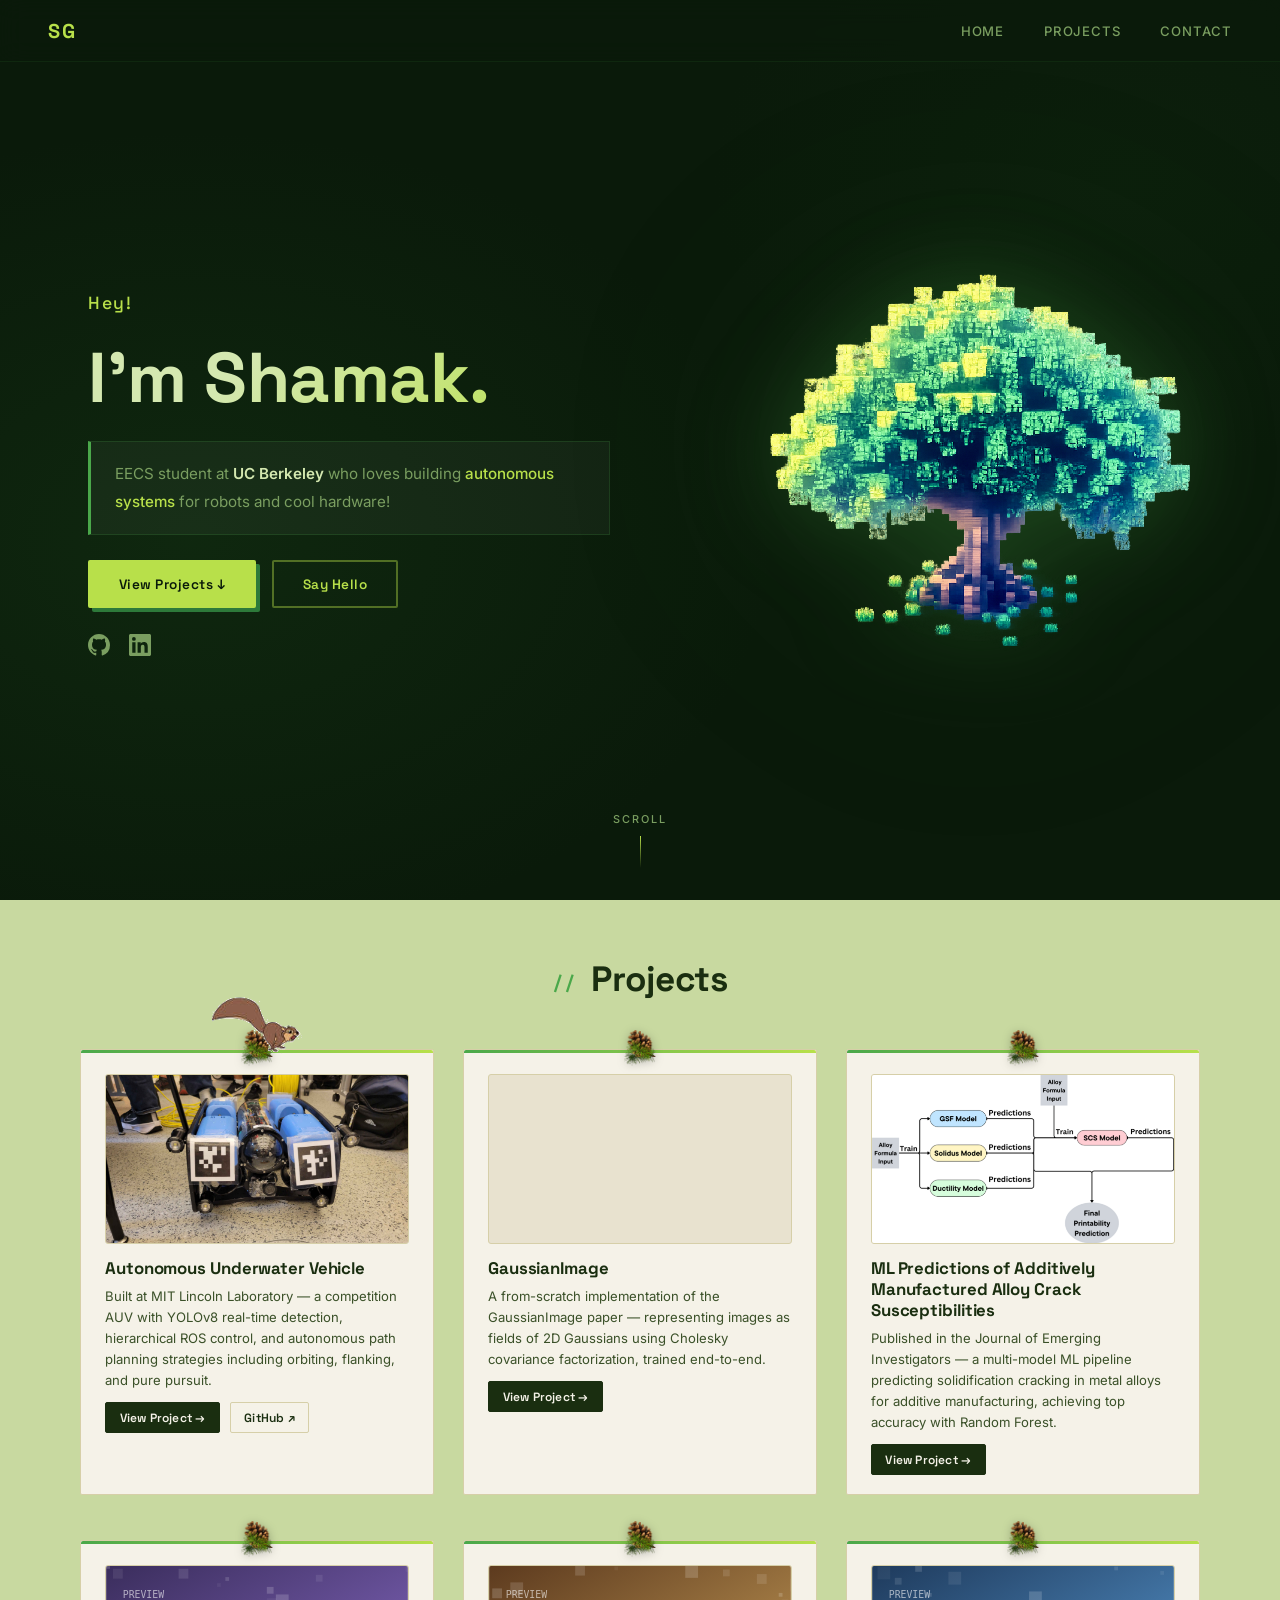
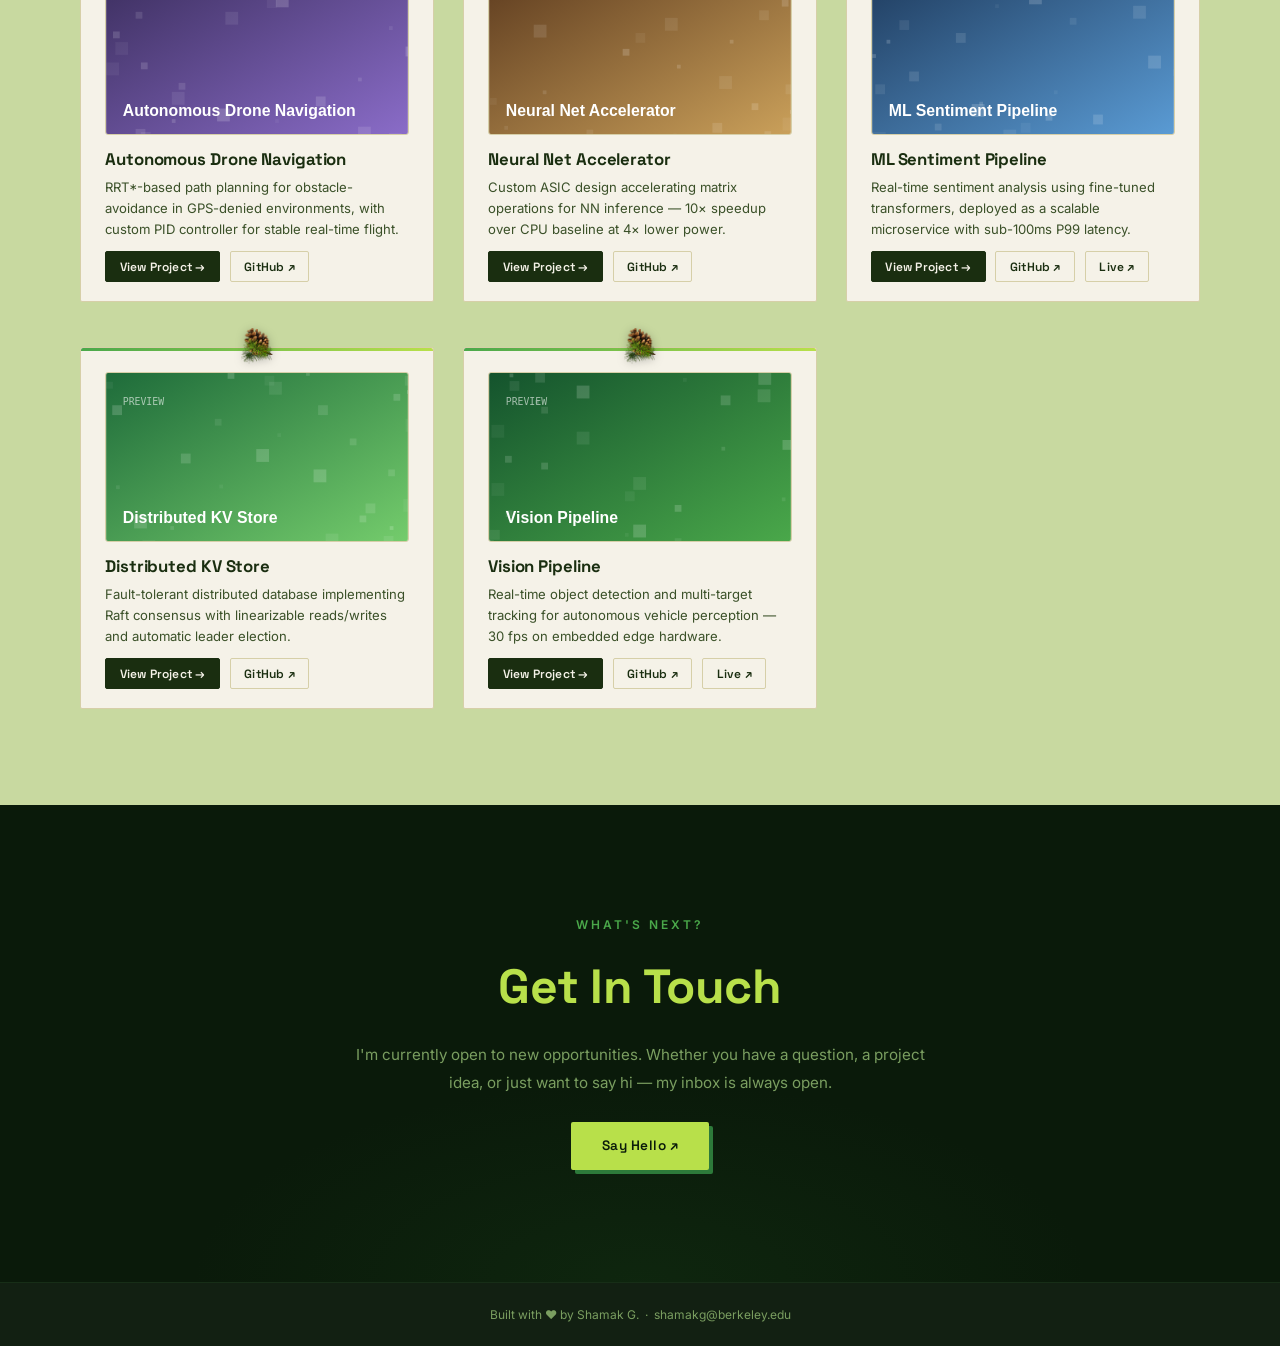
==== index.html @ 2b6c9dfa "Initial portfolio — AUV, GaussianImage, JEI projects" ====
<!DOCTYPE html>
<html lang="en">
<head>
  <meta charset="UTF-8">
  <meta name="viewport" content="width=device-width, initial-scale=1.0">
  <meta name="description" content="Shamak G. — EECS Student at UC Berkeley. Autonomous systems, ML, and hardware.">
  <meta property="og:title" content="Shamak G. | Portfolio">
  <meta property="og:description" content="EECS student at UC Berkeley — autonomous systems, ML, and hardware.">
  <title>Shamak G. | Portfolio</title>
  <link rel="preconnect" href="https://fonts.googleapis.com">
  <link rel="preconnect" href="https://fonts.gstatic.com" crossorigin>
  <link href="https://fonts.googleapis.com/css2?family=Space+Grotesk:wght@300;400;500;600;700&family=Inter:wght@300;400;500;600&family=Space+Mono:wght@400;700&display=swap" rel="stylesheet">
  <link rel="stylesheet" href="style.css">
</head>
<body>

  <!-- NAVBAR -->
  <nav id="navbar">
    <span class="nav-logo">SG</span>
    <div class="nav-links">
      <a href="#landing">Home</a>
      <a href="#projects">Projects</a>
      <a href="#contact">Contact</a>
    </div>
  </nav>

  <!-- LANDING -->
  <section id="landing">
    <canvas id="leaves-canvas"></canvas>
    <div class="landing-content">
      <div class="hero-text">
        <p class="greeting">Hey!</p>
        <h1 class="hero-name">I'm Shamak.</h1>
        <div class="bio-card">
          <p>EECS student at <strong>UC Berkeley</strong> who loves building
          <em>autonomous systems</em> for robots
          and cool hardware!</p>
        </div>
        <div class="cta-row">
          <a href="#projects" class="btn-pixel">View Projects ↓</a>
          <a href="mailto:shamakg@berkeley.edu" class="btn-ghost">Say Hello</a>
        </div>
        <div class="social-bar">
          <a href="https://github.com/" target="_blank" rel="noopener" class="social-icon" aria-label="GitHub">
            <svg width="22" height="22" viewBox="0 0 24 24" fill="currentColor" aria-hidden="true">
              <path d="M12 0C5.37 0 0 5.37 0 12c0 5.31 3.435 9.795 8.205 11.385.6.105.825-.255.825-.57 0-.285-.015-1.23-.015-2.235-3.015.555-3.795-.735-4.035-1.41-.135-.345-.72-1.41-1.23-1.695-.42-.225-1.02-.78-.015-.795.945-.015 1.62.87 1.845 1.23 1.08 1.815 2.805 1.305 3.495.99.105-.78.42-1.305.765-1.605-2.67-.3-5.46-1.335-5.46-5.925 0-1.305.465-2.385 1.23-3.225-.12-.3-.54-1.53.12-3.18 0 0 1.005-.315 3.3 1.23.96-.27 1.98-.405 3-.405s2.04.135 3 .405c2.295-1.56 3.3-1.23 3.3-1.23.66 1.65.24 2.88.12 3.18.765.84 1.23 1.905 1.23 3.225 0 4.605-2.805 5.625-5.475 5.925.435.375.81 1.095.81 2.22 0 1.605-.015 2.895-.015 3.3 0 .315.225.69.825.57A12.02 12.02 0 0 0 24 12c0-6.63-5.37-12-12-12z"/>
            </svg>
          </a>
          <a href="https://linkedin.com/" target="_blank" rel="noopener" class="social-icon" aria-label="LinkedIn">
            <svg width="22" height="22" viewBox="0 0 24 24" fill="currentColor" aria-hidden="true">
              <path d="M20.447 20.452h-3.554v-5.569c0-1.328-.027-3.037-1.852-3.037-1.853 0-2.136 1.445-2.136 2.939v5.667H9.351V9h3.414v1.561h.046c.477-.9 1.637-1.85 3.37-1.85 3.601 0 4.267 2.37 4.267 5.455v6.286zM5.337 7.433a2.062 2.062 0 0 1-2.063-2.065 2.064 2.064 0 1 1 2.063 2.065zm1.782 13.019H3.555V9h3.564v11.452zM22.225 0H1.771C.792 0 0 .774 0 1.729v20.542C0 23.227.792 24 1.771 24h20.451C23.2 24 24 23.227 24 22.271V1.729C24 .774 23.2 0 22.222 0h.003z"/>
            </svg>
          </a>
        </div>
      </div>
      <div class="tree-wrap">
        <canvas id="tree-canvas" role="img" aria-label="Pixel-art tree"></canvas>
      </div>
    </div>
    <div class="scroll-hint">
      <span>scroll</span>
      <div class="scroll-line"></div>
    </div>
  </section>

  <!-- PROJECTS -->
  <section id="projects">
    <canvas id="petals-canvas"></canvas>
    <div class="projects-container">
      <h2 class="section-heading">
        <span class="heading-deco">// </span>Projects
      </h2>
      <div class="projects-grid" id="projects-grid">
        <!-- Injected by app.js -->
      </div>
    </div>
    <canvas id="squirrel-canvas"></canvas>
  </section>

  <!-- CONTACT -->
  <section id="contact">
    <div class="contact-wrap">
      <p class="contact-label">What's Next?</p>
      <h2 class="contact-heading">Get In Touch</h2>
      <p class="contact-body">
        I'm currently open to new opportunities. Whether you have a question,
        a project idea, or just want to say hi — my inbox is always open.
      </p>
      <a href="mailto:shamakg@berkeley.edu" class="btn-pixel">Say Hello ↗</a>
    </div>
  </section>

  <footer>
    <span>Built with ♥ by Shamak G. &nbsp;·&nbsp; shamakg@berkeley.edu</span>
  </footer>

  <script src="app.js"></script>
</body>
</html>
---- style.css ----
/* ============================================================
   CSS VARIABLES
   ============================================================ */
:root {
  --dark-bg:        #0a1a0a;
  --dark-bg-2:      #122012;
  --projects-bg:    #c8d9a0;
  --card-bg:        #f5f2e8;
  --card-border:    #d6cfa8;

  --lime:           #b8e04a;
  --green:          #4aa84a;
  --green-dark:     #2d7a3a;
  --pink:           #ffb7c5;
  --pink-dark:      #e898b0;

  --text-light:     #d4e8b0;
  --text-muted:     #7a9e60;
  --text-dark:      #1a2e10;
  --text-dark-2:    #3a5028;

  --font-display:   'Space Grotesk', sans-serif;
  --font-body:      'Inter', sans-serif;
  --font-mono:      'Space Mono', monospace;
}

/* ============================================================
   RESET & BASE
   ============================================================ */
*, *::before, *::after { box-sizing: border-box; margin: 0; padding: 0; }

html { scroll-behavior: smooth; }

body {
  font-family: var(--font-body);
  background: var(--dark-bg);
  color: var(--text-light);
  overflow-x: hidden;
}

/* ============================================================
   NAVBAR
   ============================================================ */
#navbar {
  position: fixed;
  top: 0; left: 0; right: 0;
  z-index: 100;
  display: flex;
  align-items: center;
  justify-content: space-between;
  padding: 1.1rem 3rem;
  background: rgba(10, 26, 10, 0.7);
  backdrop-filter: blur(12px);
  -webkit-backdrop-filter: blur(12px);
  border-bottom: 1px solid rgba(74, 168, 74, 0.1);
  transition: background 0.3s ease, border-color 0.3s;
}

#navbar.scrolled {
  background: rgba(10, 26, 10, 0.95);
  border-bottom-color: rgba(74, 168, 74, 0.22);
}

.nav-logo {
  font-family: var(--font-display);
  font-size: 1.25rem;
  font-weight: 700;
  color: var(--lime);
  letter-spacing: 2px;
  user-select: none;
}

.nav-links {
  display: flex;
  gap: 2.5rem;
}

.nav-links a {
  font-family: var(--font-body);
  font-size: 0.82rem;
  font-weight: 500;
  color: var(--text-muted);
  text-decoration: none;
  letter-spacing: 0.8px;
  text-transform: uppercase;
  position: relative;
  transition: color 0.2s;
}

.nav-links a::after {
  content: '';
  position: absolute;
  bottom: -3px; left: 0; right: 0;
  height: 1px;
  background: var(--lime);
  transform: scaleX(0);
  transform-origin: left;
  transition: transform 0.25s ease;
}

.nav-links a:hover { color: var(--lime); }
.nav-links a:hover::after { transform: scaleX(1); }

/* ============================================================
   LANDING SECTION
   ============================================================ */
#landing {
  position: relative;
  width: 100%;
  min-height: 100vh;
  background:
    radial-gradient(ellipse 65% 65% at 15% 60%, rgba(30,80,30,0.25) 0%, transparent 70%),
    radial-gradient(ellipse 50% 50% at 88% 20%, rgba(20,55,20,0.18) 0%, transparent 65%),
    var(--dark-bg);
  display: flex;
  flex-direction: column;
  align-items: center;
  justify-content: center;
  overflow: hidden;
}

#leaves-canvas {
  position: absolute;
  top: 0; left: 0;
  width: 100%; height: 100%;
  pointer-events: none;
  z-index: 1;
}

.landing-content {
  position: relative;
  z-index: 2;
  display: flex;
  align-items: center;
  justify-content: space-between;
  width: 100%;
  max-width: 1200px;
  padding: 6rem 3rem 3rem;
  gap: 2rem;
}

/* ---- Hero text ---- */
.hero-text {
  flex: 1;
  max-width: 580px;
  display: flex;
  flex-direction: column;
  gap: 1.6rem;
}

.greeting {
  font-family: var(--font-display);
  font-size: 1.1rem;
  font-weight: 500;
  color: var(--lime);
  letter-spacing: 1.5px;
  opacity: 0;
  animation: fadeInUp 0.7s ease 0.15s forwards;
}

.hero-name {
  font-family: var(--font-display);
  font-size: clamp(2.8rem, 5.5vw, 4.5rem);
  font-weight: 700;
  color: var(--text-light);
  line-height: 1.08;
  letter-spacing: -0.5px;
  opacity: 0;
  animation: fadeInUp 0.7s ease 0.35s forwards;
  background: linear-gradient(135deg, #d4e8b0 30%, #b8e04a 100%);
  -webkit-background-clip: text;
  -webkit-text-fill-color: transparent;
  background-clip: text;
}

.bio-card {
  background: rgba(255,255,255,0.04);
  border: 1px solid rgba(74,168,74,0.18);
  border-left: 3px solid var(--green);
  padding: 1.1rem 1.5rem;
  opacity: 0;
  animation: fadeInUp 0.7s ease 0.55s forwards;
}

.bio-card p {
  font-family: var(--font-body);
  font-size: 0.95rem;
  line-height: 1.85;
  color: var(--text-muted);
  font-weight: 400;
}

.bio-card strong { color: var(--text-light); font-weight: 600; }
.bio-card em { color: var(--lime); font-style: normal; font-weight: 500; }

.cta-row {
  display: flex;
  gap: 1rem;
  flex-wrap: wrap;
  opacity: 0;
  animation: fadeInUp 0.7s ease 0.75s forwards;
}

/* ---- Primary button ---- */
.btn-pixel {
  display: inline-block;
  font-family: var(--font-display);
  font-size: 0.85rem;
  font-weight: 600;
  letter-spacing: 0.5px;
  color: var(--dark-bg);
  background: var(--lime);
  padding: 0.85rem 1.8rem;
  text-decoration: none;
  border: 2px solid var(--lime);
  border-radius: 2px;
  transition: transform 0.15s ease, box-shadow 0.15s ease, background 0.2s;
  box-shadow: 4px 4px 0 var(--green-dark);
}

.btn-pixel:hover {
  transform: translate(-2px, -2px);
  box-shadow: 6px 6px 0 var(--green-dark);
}

.btn-pixel:active {
  transform: translate(1px, 1px);
  box-shadow: 2px 2px 0 var(--green-dark);
}

/* ---- Ghost button ---- */
.btn-ghost {
  display: inline-block;
  font-family: var(--font-display);
  font-size: 0.85rem;
  font-weight: 600;
  letter-spacing: 0.5px;
  color: var(--lime);
  background: transparent;
  padding: 0.85rem 1.8rem;
  text-decoration: none;
  border: 2px solid rgba(184,224,74,0.4);
  border-radius: 2px;
  transition: border-color 0.2s, background 0.2s, transform 0.15s;
}

.btn-ghost:hover {
  border-color: var(--lime);
  background: rgba(184,224,74,0.08);
  transform: translateY(-2px);
}

/* ---- Social bar ---- */
.social-bar {
  display: flex;
  gap: 1.2rem;
  opacity: 0;
  animation: fadeInUp 0.7s ease 0.95s forwards;
}

.social-icon {
  color: var(--text-muted);
  display: flex;
  align-items: center;
  transition: color 0.2s, transform 0.2s;
}

.social-icon:hover {
  color: var(--lime);
  transform: translateY(-3px);
}

/* ---- Tree ---- */
.tree-wrap {
  flex-shrink: 0;
  position: relative;
  opacity: 0;
  animation: fadeIn 1.2s ease 0.4s forwards;
}

#tree-canvas {
  display: block;
  width: 550px;
  height: auto;
  max-width: 100%;
  user-select: none;
  image-rendering: pixelated;
  image-rendering: crisp-edges;
  filter: drop-shadow(0 0 45px rgba(74,168,74,0.28)) drop-shadow(0 0 110px rgba(30,90,30,0.2));
  animation: treeSway 7s ease-in-out infinite;
}

/* translateY only — keeps canvas axis-aligned so falling-leaf
   positions map exactly to where blocks detach */
@keyframes treeSway {
  0%, 100% { transform: translateY(0); }
  50%      { transform: translateY(-5px); }
}

/* ---- Scroll hint ---- */
.scroll-hint {
  position: absolute;
  bottom: 2rem;
  left: 50%;
  transform: translateX(-50%);
  z-index: 2;
  display: flex;
  flex-direction: column;
  align-items: center;
  gap: 0.6rem;
  color: var(--text-muted);
  font-family: var(--font-body);
  font-size: 0.68rem;
  font-weight: 500;
  letter-spacing: 2px;
  text-transform: uppercase;
  opacity: 0;
  animation: fadeIn 1s ease 1.6s forwards;
}

.scroll-line {
  width: 1px;
  height: 32px;
  background: linear-gradient(to bottom, var(--lime), transparent);
  animation: scrollPulse 1.8s ease-in-out infinite;
}

/* ============================================================
   PROJECTS SECTION
   ============================================================ */
#projects {
  position: relative;
  background: var(--projects-bg);
  min-height: 100vh;
  padding: 3.5rem 0 6rem; /* bottom room for canvas petal pile */
  overflow: hidden;
}

#petals-canvas {
  position: absolute;
  top: 0; left: 0;
  width: 100%; height: 100%;
  pointer-events: none;
  z-index: 1;
}

#squirrel-canvas {
  position: absolute;
  top: 0; left: 0;
  pointer-events: none;
  z-index: 10;
  image-rendering: pixelated;
  image-rendering: crisp-edges;
}

.projects-container {
  position: relative;
  z-index: 2;
  max-width: 1200px;
  margin: 0 auto;
  padding: 0 2.5rem;
}

.section-heading {
  font-family: var(--font-display);
  font-size: clamp(1.6rem, 3vw, 2.2rem);
  font-weight: 700;
  color: var(--text-dark);
  margin-bottom: 2rem;
  text-align: center;
  letter-spacing: -0.3px;
}

.heading-deco {
  font-family: var(--font-mono);
  font-size: 0.55em;
  color: var(--green);
  vertical-align: middle;
  margin-right: 0.2em;
}

/* ---- Project grid ---- */
.projects-grid {
  display: grid;
  grid-template-columns: repeat(3, 1fr);
  gap: 1.8rem 1.8rem;
}

/* ---- Project card ---- */
.project-card {
  position: relative;
  background: var(--card-bg);
  border: 1.5px solid var(--card-border);
  padding: 1.5rem 1.5rem 1.2rem;
  margin-top: 1rem;
  transition: transform 0.25s ease, box-shadow 0.25s ease;
  transform-origin: center top;
  border-radius: 2px;
}

/* ---- Card thumbnail (placeholder image) ---- */
.card-thumb {
  display: block;
  width: 100%;
  aspect-ratio: 25 / 14;
  overflow: hidden;
  border-radius: 3px;
  border: 1px solid var(--card-border);
  margin-bottom: 0.85rem;
  background: #e8e2cf;
  position: relative;
}

.card-thumb img,
.card-thumb video {
  position: absolute;
  inset: 0;
  width: 100%;
  height: 100%;
  object-fit: cover;
  display: block;
  transition: transform 0.35s ease;
}

.project-card:hover .card-thumb img,
.project-card:hover .card-thumb video { transform: scale(1.05); }

.project-card::before {
  content: '';
  position: absolute;
  top: 0; left: 0; right: 0;
  height: 3px;
  background: linear-gradient(90deg, var(--green) 0%, var(--lime) 100%);
  border-radius: 2px 2px 0 0;
}

.project-card:hover {
  transform: translateY(-5px);
  box-shadow: 0 12px 40px rgba(0,0,0,0.12);
}

.project-card.tilting {
  animation: tiltImpact 0.55s ease-out forwards;
}

/* ---- Pinecone pin ---- */
.pinecone {
  position: absolute;
  top: -20px;
  left: 50%;
  transform: translateX(-50%);
  width: 36px;
  height: 36px;
  object-fit: contain;
  z-index: 3;
  filter: drop-shadow(0 2px 5px rgba(0,0,0,0.28));
  transition: transform 0.25s ease;
}

.project-card:hover .pinecone {
  transform: translateX(-50%) rotate(-10deg) scale(1.12);
}

/* ---- Card content ---- */
.project-title {
  font-family: var(--font-display);
  font-size: 1.05rem;
  font-weight: 700;
  color: var(--text-dark);
  line-height: 1.25;
  margin-bottom: 0.45rem;
  letter-spacing: -0.1px;
}

.project-desc {
  font-family: var(--font-body);
  font-size: 0.82rem;
  color: var(--text-dark-2);
  line-height: 1.6;
  margin-bottom: 0.7rem;
  font-weight: 400;
}

.tech-tags {
  display: flex;
  flex-wrap: wrap;
  gap: 0.35rem;
  margin-bottom: 0.75rem;
}

.tech-tag {
  font-family: var(--font-mono);
  font-size: 0.65rem;
  color: var(--green-dark);
  background: rgba(45,122,58,0.1);
  border: 1px solid rgba(45,122,58,0.25);
  padding: 0.25rem 0.55rem;
  border-radius: 2px;
}

.card-links {
  display: flex;
  gap: 0.6rem;
}

.card-link {
  font-family: var(--font-display);
  font-size: 0.75rem;
  font-weight: 600;
  color: var(--text-dark);
  text-decoration: none;
  padding: 0.4rem 0.85rem;
  border: 1.5px solid var(--card-border);
  border-radius: 2px;
  letter-spacing: 0.2px;
  transition: background 0.2s, color 0.2s, border-color 0.2s;
}

.card-link:hover {
  background: var(--text-dark);
  color: var(--card-bg);
  border-color: var(--text-dark);
}

.card-link--primary {
  background: var(--text-dark);
  color: var(--card-bg);
  border-color: var(--text-dark);
}

.card-link--primary:hover {
  background: var(--green-dark);
  border-color: var(--green-dark);
}

/* ============================================================
   CONTACT SECTION
   ============================================================ */
#contact {
  background: var(--dark-bg);
  background-image:
    radial-gradient(ellipse 50% 60% at 50% 100%, rgba(30,80,30,0.22) 0%, transparent 70%);
  padding: 7rem 2rem;
  text-align: center;
}

.contact-wrap {
  max-width: 600px;
  margin: 0 auto;
  display: flex;
  flex-direction: column;
  align-items: center;
  gap: 1.5rem;
}

.contact-label {
  font-family: var(--font-body);
  font-size: 0.75rem;
  font-weight: 600;
  color: var(--green);
  letter-spacing: 3px;
  text-transform: uppercase;
}

.contact-heading {
  font-family: var(--font-display);
  font-size: clamp(2rem, 4vw, 3rem);
  font-weight: 700;
  color: var(--lime);
  letter-spacing: -0.3px;
}

.contact-body {
  font-family: var(--font-body);
  font-size: 0.95rem;
  color: var(--text-muted);
  line-height: 1.85;
}

/* ============================================================
   FOOTER
   ============================================================ */
footer {
  background: var(--dark-bg-2, #122012);
  border-top: 1px solid rgba(74,168,74,0.1);
  text-align: center;
  padding: 1.5rem;
  font-family: var(--font-body);
  font-size: 0.75rem;
  color: var(--text-muted);
}

/* ============================================================
   KEYFRAME ANIMATIONS
   ============================================================ */
@keyframes fadeInUp {
  from { opacity: 0; transform: translateY(18px); }
  to   { opacity: 1; transform: translateY(0); }
}

@keyframes fadeIn {
  from { opacity: 0; }
  to   { opacity: 1; }
}

@keyframes scrollPulse {
  0%, 100% { opacity: 1; }
  50%       { opacity: 0.3; }
}

@keyframes tiltImpact {
  0%   { transform: translateY(-5px) rotate(0deg); }
  20%  { transform: translateY(-5px) rotate(-3.5deg); }
  45%  { transform: translateY(-5px) rotate(3deg); }
  65%  { transform: translateY(-5px) rotate(-1.5deg); }
  82%  { transform: translateY(-5px) rotate(0.8deg); }
  100% { transform: translateY(-5px) rotate(0deg); }
}

/* ============================================================
   RESPONSIVE
   ============================================================ */
@media (max-width: 1100px) {
  .landing-content {
    flex-direction: column;
    align-items: center;
    text-align: center;
    padding-top: 5.5rem;
    gap: 3rem;
  }

  .hero-text { max-width: 100%; align-items: center; }
  .bio-card  { text-align: left; max-width: 540px; }
  .cta-row   { justify-content: center; }
  .social-bar { justify-content: center; }

  .tree-wrap { order: -1; }
  #tree-canvas { width: 380px; }

  .projects-grid { grid-template-columns: repeat(2, 1fr); }
}

@media (max-width: 680px) {
  #navbar { padding: 0.9rem 1.5rem; }
  .nav-links { gap: 1.5rem; }

  .landing-content { padding: 5rem 1.5rem 2rem; }
  .hero-name { font-size: 2.4rem; }

  #tree-canvas { width: 280px; }

  .projects-grid { grid-template-columns: 1fr; }
  .projects-container { padding: 0 1.5rem; }
}
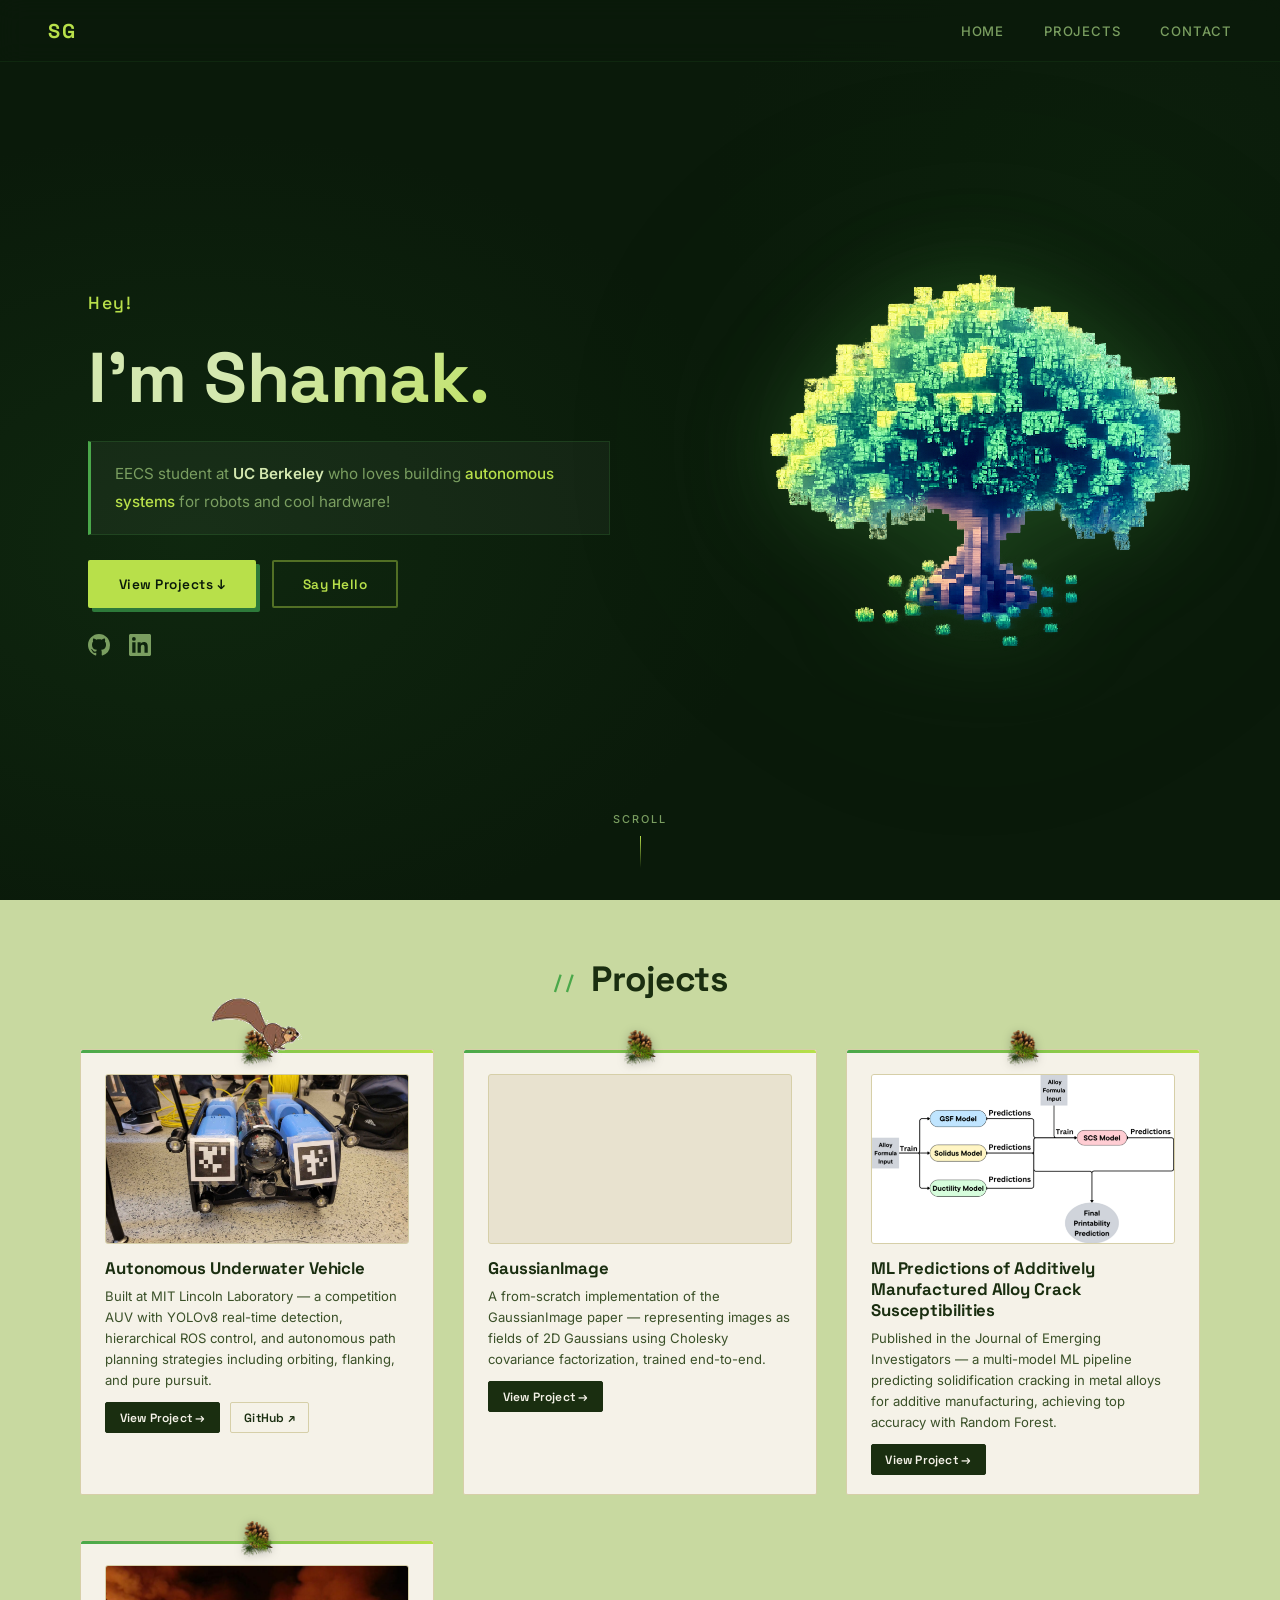
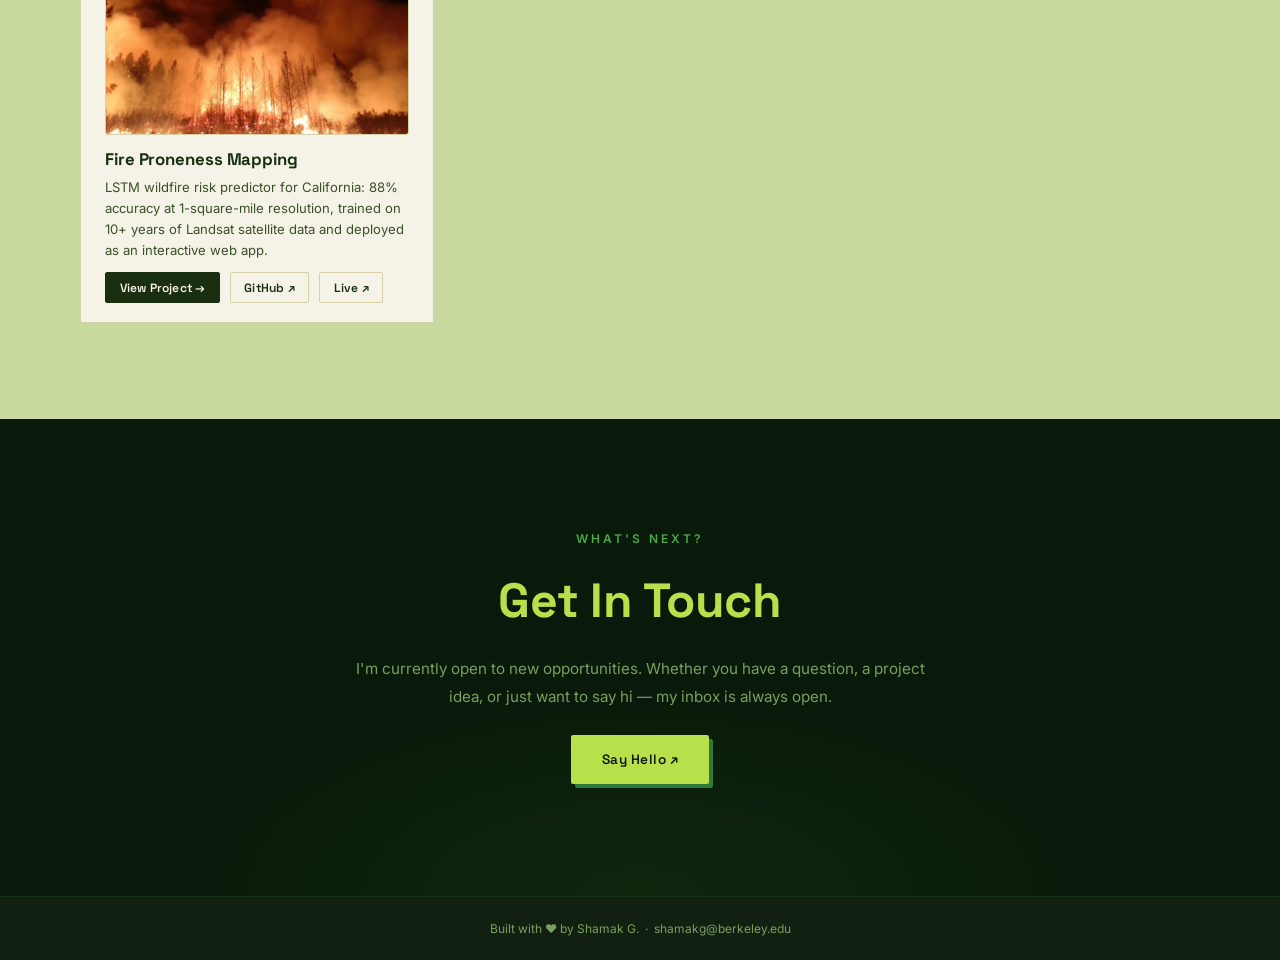
==== commit f7e721ef: "Update social links to GitHub and LinkedIn profiles" ====
--- a/index.html
+++ b/index.html
@@ -41,12 +41,12 @@
           <a href="mailto:shamakg@berkeley.edu" class="btn-ghost">Say Hello</a>
         </div>
         <div class="social-bar">
-          <a href="https://github.com/" target="_blank" rel="noopener" class="social-icon" aria-label="GitHub">
+          <a href="https://github.com/shamakg" target="_blank" rel="noopener" class="social-icon" aria-label="GitHub">
             <svg width="22" height="22" viewBox="0 0 24 24" fill="currentColor" aria-hidden="true">
               <path d="M12 0C5.37 0 0 5.37 0 12c0 5.31 3.435 9.795 8.205 11.385.6.105.825-.255.825-.57 0-.285-.015-1.23-.015-2.235-3.015.555-3.795-.735-4.035-1.41-.135-.345-.72-1.41-1.23-1.695-.42-.225-1.02-.78-.015-.795.945-.015 1.62.87 1.845 1.23 1.08 1.815 2.805 1.305 3.495.99.105-.78.42-1.305.765-1.605-2.67-.3-5.46-1.335-5.46-5.925 0-1.305.465-2.385 1.23-3.225-.12-.3-.54-1.53.12-3.18 0 0 1.005-.315 3.3 1.23.96-.27 1.98-.405 3-.405s2.04.135 3 .405c2.295-1.56 3.3-1.23 3.3-1.23.66 1.65.24 2.88.12 3.18.765.84 1.23 1.905 1.23 3.225 0 4.605-2.805 5.625-5.475 5.925.435.375.81 1.095.81 2.22 0 1.605-.015 2.895-.015 3.3 0 .315.225.69.825.57A12.02 12.02 0 0 0 24 12c0-6.63-5.37-12-12-12z"/>
             </svg>
           </a>
-          <a href="https://linkedin.com/" target="_blank" rel="noopener" class="social-icon" aria-label="LinkedIn">
+          <a href="https://www.linkedin.com/in/shamakgowda/" target="_blank" rel="noopener" class="social-icon" aria-label="LinkedIn">
             <svg width="22" height="22" viewBox="0 0 24 24" fill="currentColor" aria-hidden="true">
               <path d="M20.447 20.452h-3.554v-5.569c0-1.328-.027-3.037-1.852-3.037-1.853 0-2.136 1.445-2.136 2.939v5.667H9.351V9h3.414v1.561h.046c.477-.9 1.637-1.85 3.37-1.85 3.601 0 4.267 2.37 4.267 5.455v6.286zM5.337 7.433a2.062 2.062 0 0 1-2.063-2.065 2.064 2.064 0 1 1 2.063 2.065zm1.782 13.019H3.555V9h3.564v11.452zM22.225 0H1.771C.792 0 0 .774 0 1.729v20.542C0 23.227.792 24 1.771 24h20.451C23.2 24 24 23.227 24 22.271V1.729C24 .774 23.2 0 22.222 0h.003z"/>
             </svg>
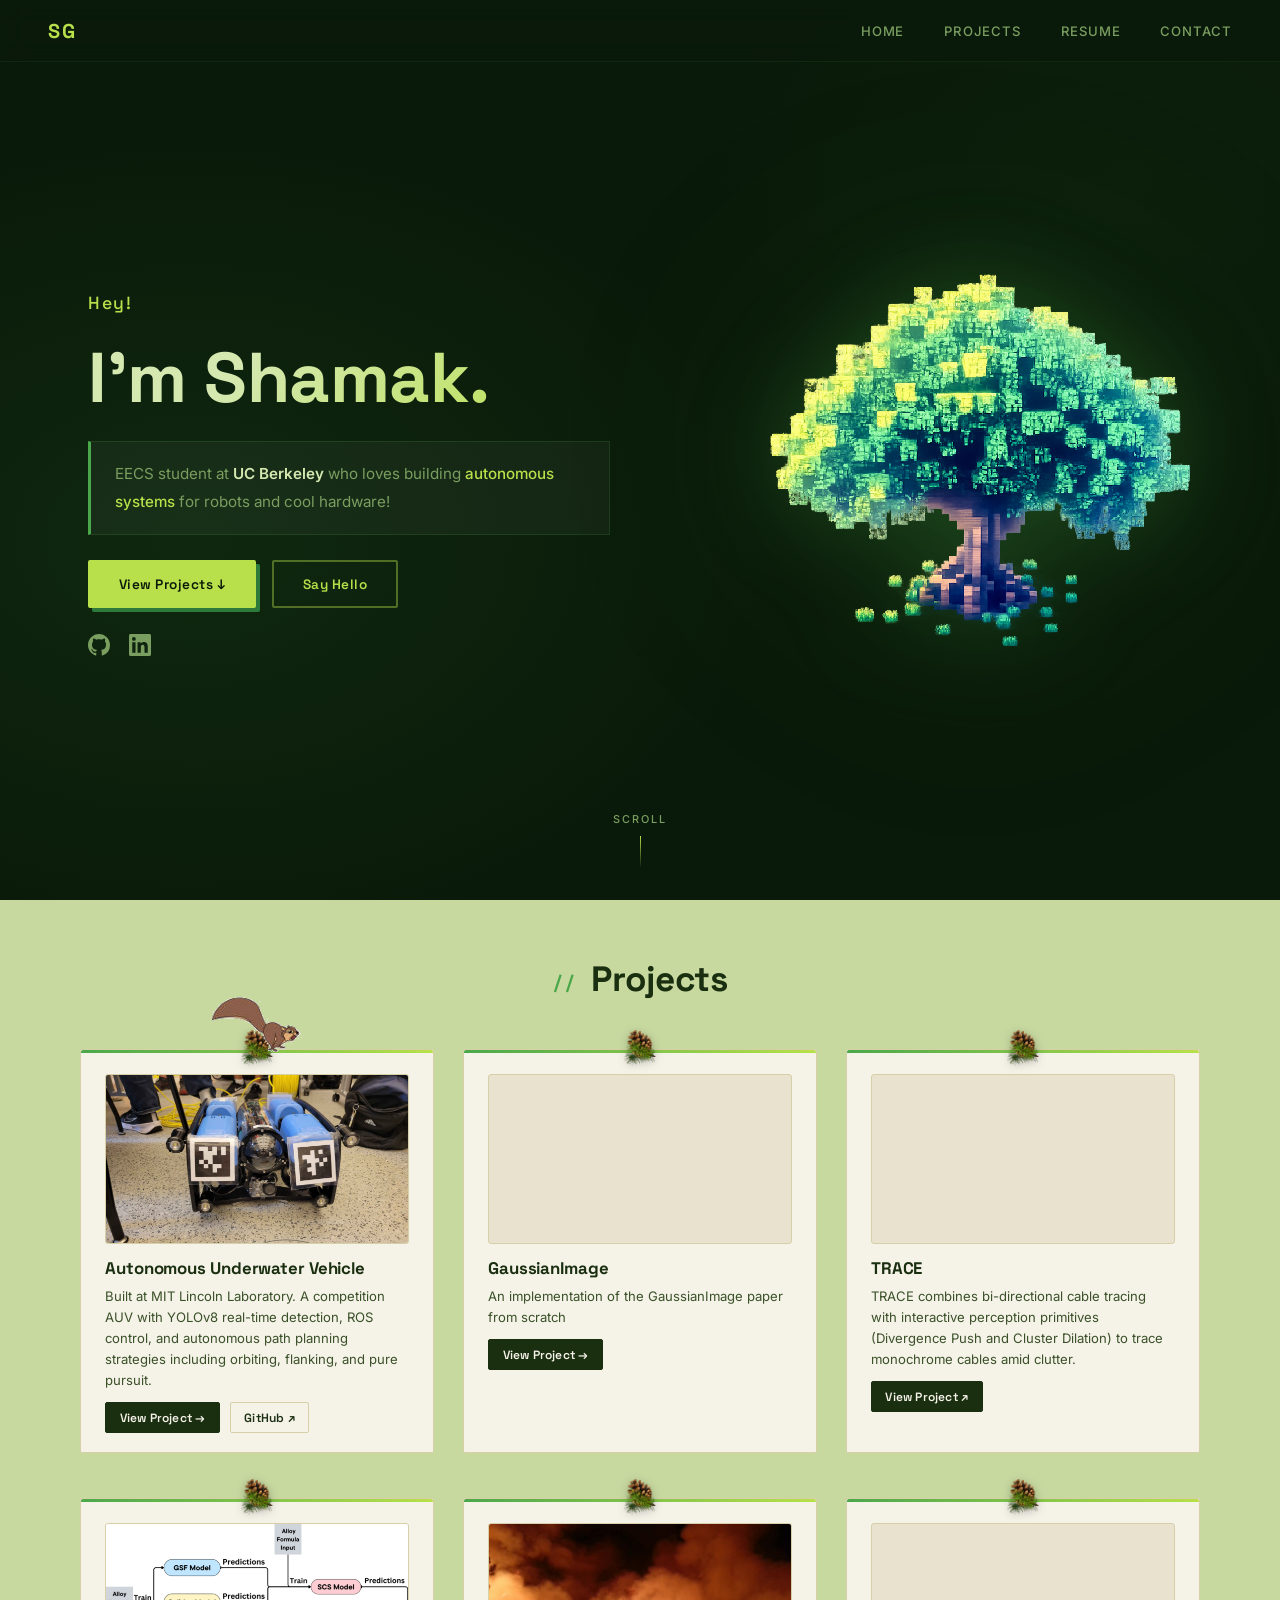
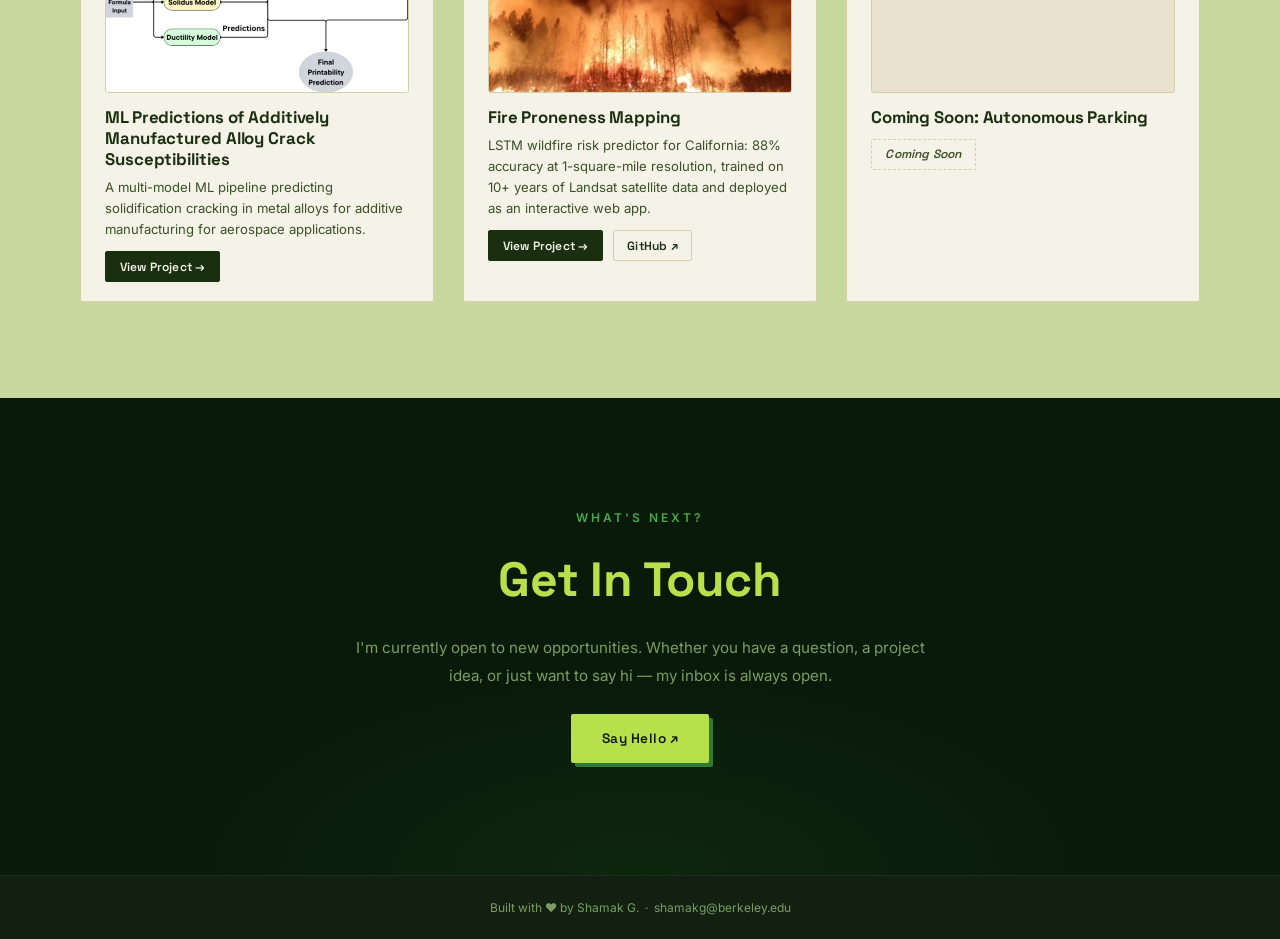
==== commit 6a7752db: "Add resume tab linking to compiled PDF Co-Authored-By: Claude Sonnet 5 <noreply@anthropic.com>" ====
--- a/index.html
+++ b/index.html
@@ -20,6 +20,7 @@
     <div class="nav-links">
       <a href="#landing">Home</a>
       <a href="#projects">Projects</a>
+      <a href="resume.pdf" target="_blank" rel="noopener">Resume</a>
       <a href="#contact">Contact</a>
     </div>
   </nav>
--- a/style.css
+++ b/style.css
@@ -533,6 +533,14 @@
   border-color: var(--green-dark);
 }
 
+.card-link--soon {
+  color: var(--text-dark-2);
+  background: transparent;
+  border-style: dashed;
+  cursor: default;
+  font-style: italic;
+}
+
 /* ============================================================
    CONTACT SECTION
    ============================================================ */
@@ -651,4 +659,14 @@
 
   .projects-grid { grid-template-columns: 1fr; }
   .projects-container { padding: 0 1.5rem; }
-}
+
+  /* On phone-height viewports the absolutely-positioned scroll hint
+     can sit close enough to the bottom of #landing to overlap the
+     social icons above it — it's a nice-to-have desktop affordance,
+     so just drop it here rather than chase every content-length case. */
+  .scroll-hint { display: none; }
+}
+
+@media (max-height: 700px) {
+  .scroll-hint { display: none; }
+}
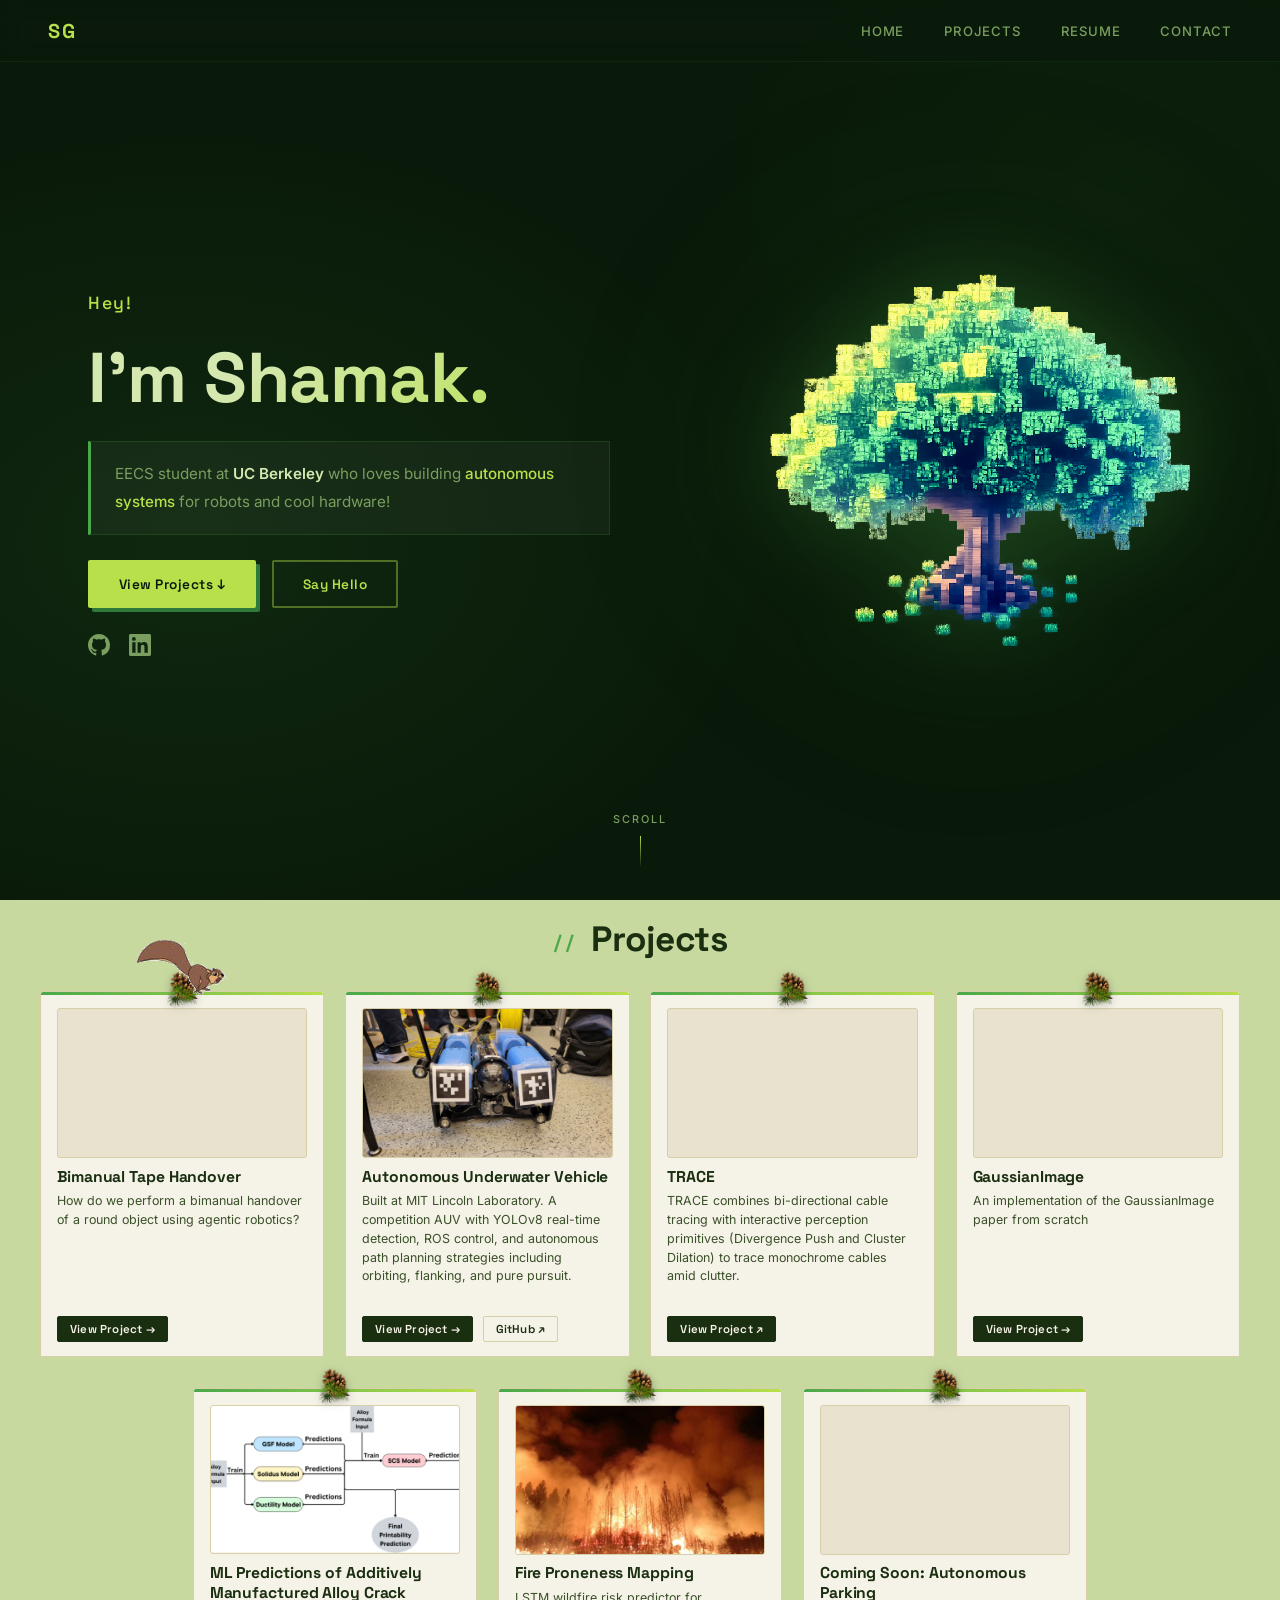
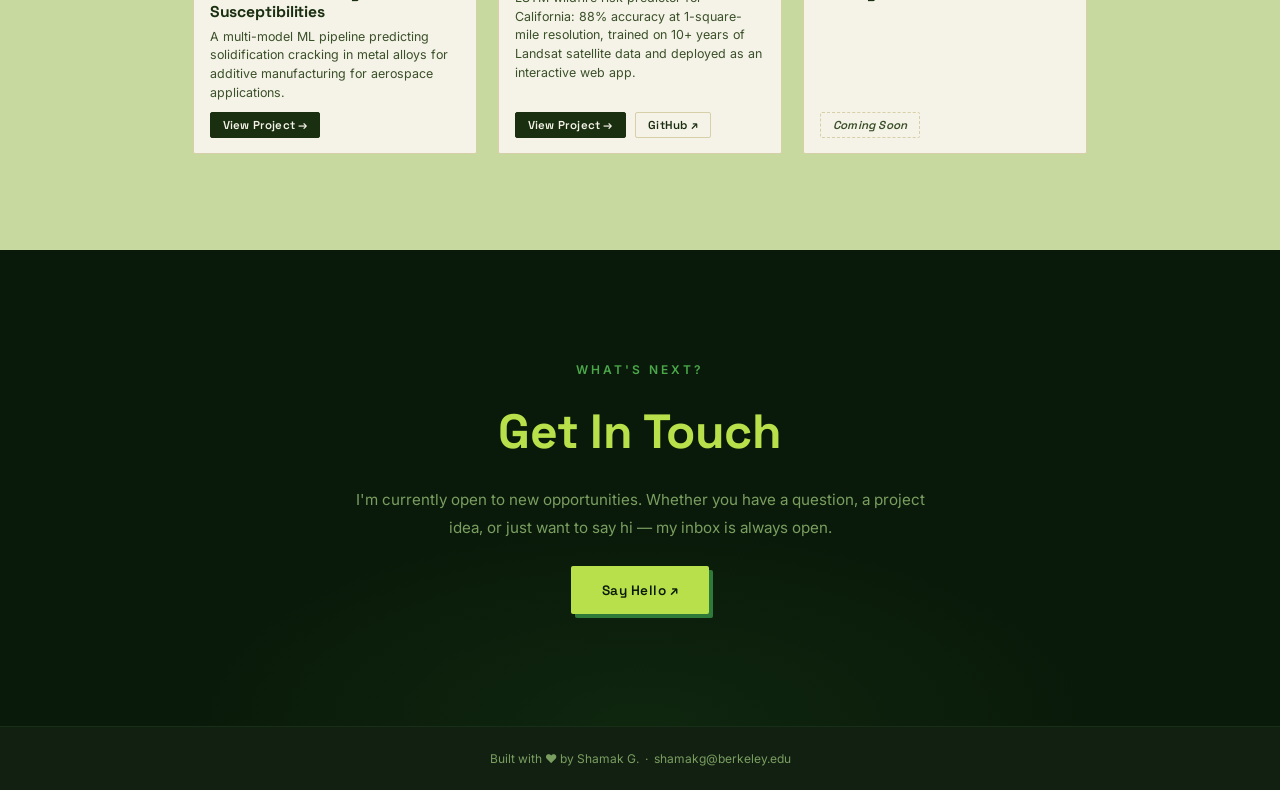
==== commit 15c92860: "Fit all project cards in one view; nav Contact links to LinkedIn Desktop grid is now 4 equal-height " ====
--- a/index.html
+++ b/index.html
@@ -21,7 +21,7 @@
       <a href="#landing">Home</a>
       <a href="#projects">Projects</a>
       <a href="resume.pdf" target="_blank" rel="noopener">Resume</a>
-      <a href="#contact">Contact</a>
+      <a href="https://www.linkedin.com/in/shamakgowda" target="_blank" rel="noopener">Contact</a>
     </div>
   </nav>
 
--- a/style.css
+++ b/style.css
@@ -330,6 +330,7 @@
    ============================================================ */
 #projects {
   position: relative;
+  scroll-margin-top: 62px; /* land just below the fixed navbar */
   background: var(--projects-bg);
   min-height: 100vh;
   padding: 3.5rem 0 6rem; /* bottom room for canvas petal pile */
@@ -625,6 +626,42 @@
   100% { transform: translateY(-5px) rotate(0deg); }
 }
 
+/* ---- Desktop: fit every project card in one view ----
+   4 compact columns, last row centred. equalizeCardHeights() in
+   app.js gives every card the height of the tallest one. */
+@media (min-width: 1101px) {
+  #projects { padding-top: 1rem; }
+  .projects-container { max-width: 1460px; }
+  .section-heading { margin-bottom: 0.9rem; }
+
+  .projects-grid {
+    display: flex;
+    flex-wrap: wrap;
+    justify-content: center;
+    gap: 0.9rem 1.3rem;
+  }
+  .project-card {
+    flex: 0 0 calc((100% - 3 * 1.3rem) / 4);
+    display: flex;
+    flex-direction: column;
+    padding: 1rem 1rem 0.9rem;
+  }
+  /* Thumbnail height follows the viewport height so both rows of cards
+     fit on shorter laptop screens without cutting any text. */
+  .card-thumb { aspect-ratio: auto; height: clamp(64px, calc(50vh - 300px), 165px); margin-bottom: 0.6rem; }
+  .project-title {
+    font-size: 0.98rem;
+    margin-bottom: 0.3rem;
+  }
+  .project-desc {
+    font-size: 0.78rem;
+    line-height: 1.5;
+    margin-bottom: 0.6rem;
+  }
+  .card-links { margin-top: auto; }
+  .card-link { padding: 0.32rem 0.75rem; font-size: 0.72rem; }
+}
+
 /* ============================================================
    RESPONSIVE
    ============================================================ */
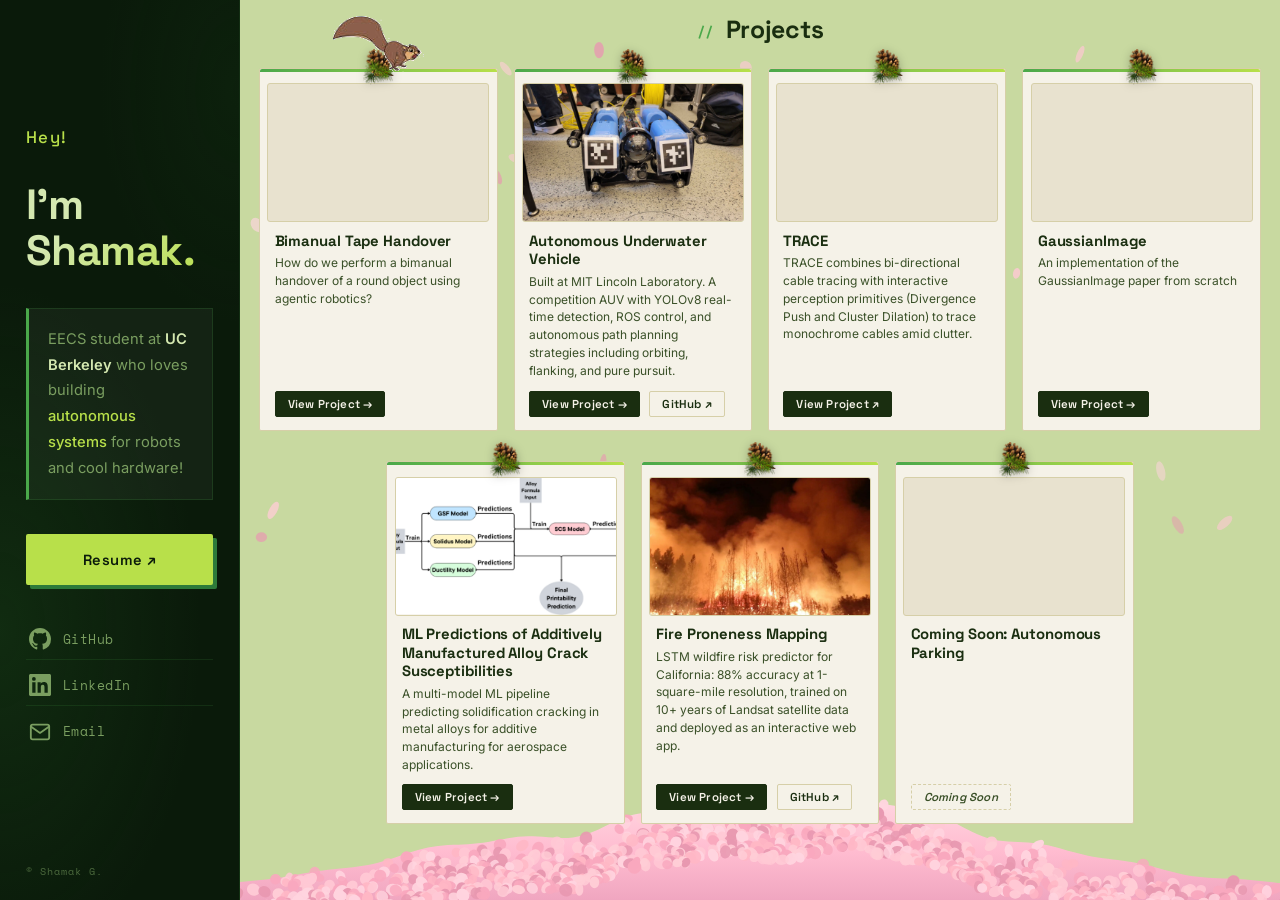
==== commit accab0bb: "Redesign homepage as sidebar + single-view project grid Replace the tree landing, navbar, and contac" ====
--- a/index.html
+++ b/index.html
@@ -3,7 +3,7 @@
 <head>
   <meta charset="UTF-8">
   <meta name="viewport" content="width=device-width, initial-scale=1.0">
-  <meta name="description" content="Shamak G. — EECS Student at UC Berkeley. Autonomous systems, ML, and hardware.">
+  <meta name="description" content="Shamak G. — EECS student at UC Berkeley who loves building autonomous systems for robots and cool hardware.">
   <meta property="og:title" content="Shamak G. | Portfolio">
   <meta property="og:description" content="EECS student at UC Berkeley — autonomous systems, ML, and hardware.">
   <title>Shamak G. | Portfolio</title>
@@ -14,86 +14,59 @@
 </head>
 <body>
 
-  <!-- NAVBAR -->
-  <nav id="navbar">
-    <span class="nav-logo">SG</span>
-    <div class="nav-links">
-      <a href="#landing">Home</a>
-      <a href="#projects">Projects</a>
-      <a href="resume.pdf" target="_blank" rel="noopener">Resume</a>
-      <a href="https://www.linkedin.com/in/shamakgowda" target="_blank" rel="noopener">Contact</a>
-    </div>
-  </nav>
+  <div class="layout">
 
-  <!-- LANDING -->
-  <section id="landing">
-    <canvas id="leaves-canvas"></canvas>
-    <div class="landing-content">
-      <div class="hero-text">
+    <!-- SIDEBAR -->
+    <aside id="sidebar">
+      <div class="sidebar-inner">
         <p class="greeting">Hey!</p>
         <h1 class="hero-name">I'm Shamak.</h1>
         <div class="bio-card">
           <p>EECS student at <strong>UC Berkeley</strong> who loves building
-          <em>autonomous systems</em> for robots
-          and cool hardware!</p>
+          <em>autonomous systems</em> for robots and cool hardware!</p>
         </div>
-        <div class="cta-row">
-          <a href="#projects" class="btn-pixel">View Projects ↓</a>
-          <a href="mailto:shamakg@berkeley.edu" class="btn-ghost">Say Hello</a>
+        <div class="sidebar-actions">
+          <a href="resume.pdf" target="_blank" rel="noopener" class="btn-pixel">Resume ↗</a>
         </div>
         <div class="social-bar">
           <a href="https://github.com/shamakg" target="_blank" rel="noopener" class="social-icon" aria-label="GitHub">
             <svg width="22" height="22" viewBox="0 0 24 24" fill="currentColor" aria-hidden="true">
               <path d="M12 0C5.37 0 0 5.37 0 12c0 5.31 3.435 9.795 8.205 11.385.6.105.825-.255.825-.57 0-.285-.015-1.23-.015-2.235-3.015.555-3.795-.735-4.035-1.41-.135-.345-.72-1.41-1.23-1.695-.42-.225-1.02-.78-.015-.795.945-.015 1.62.87 1.845 1.23 1.08 1.815 2.805 1.305 3.495.99.105-.78.42-1.305.765-1.605-2.67-.3-5.46-1.335-5.46-5.925 0-1.305.465-2.385 1.23-3.225-.12-.3-.54-1.53.12-3.18 0 0 1.005-.315 3.3 1.23.96-.27 1.98-.405 3-.405s2.04.135 3 .405c2.295-1.56 3.3-1.23 3.3-1.23.66 1.65.24 2.88.12 3.18.765.84 1.23 1.905 1.23 3.225 0 4.605-2.805 5.625-5.475 5.925.435.375.81 1.095.81 2.22 0 1.605-.015 2.895-.015 3.3 0 .315.225.69.825.57A12.02 12.02 0 0 0 24 12c0-6.63-5.37-12-12-12z"/>
             </svg>
+            <span class="social-label">GitHub</span>
           </a>
-          <a href="https://www.linkedin.com/in/shamakgowda/" target="_blank" rel="noopener" class="social-icon" aria-label="LinkedIn">
+          <a href="https://www.linkedin.com/in/shamakgowda" target="_blank" rel="noopener" class="social-icon" aria-label="LinkedIn">
             <svg width="22" height="22" viewBox="0 0 24 24" fill="currentColor" aria-hidden="true">
               <path d="M20.447 20.452h-3.554v-5.569c0-1.328-.027-3.037-1.852-3.037-1.853 0-2.136 1.445-2.136 2.939v5.667H9.351V9h3.414v1.561h.046c.477-.9 1.637-1.85 3.37-1.85 3.601 0 4.267 2.37 4.267 5.455v6.286zM5.337 7.433a2.062 2.062 0 0 1-2.063-2.065 2.064 2.064 0 1 1 2.063 2.065zm1.782 13.019H3.555V9h3.564v11.452zM22.225 0H1.771C.792 0 0 .774 0 1.729v20.542C0 23.227.792 24 1.771 24h20.451C23.2 24 24 23.227 24 22.271V1.729C24 .774 23.2 0 22.222 0h.003z"/>
             </svg>
+            <span class="social-label">LinkedIn</span>
+          </a>
+          <a href="mailto:shamakg@berkeley.edu" class="social-icon" aria-label="Email">
+            <svg width="22" height="22" viewBox="0 0 24 24" fill="none" stroke="currentColor" stroke-width="2" stroke-linecap="round" stroke-linejoin="round" aria-hidden="true">
+              <rect x="2" y="4" width="20" height="16" rx="2"/><path d="m22 6-10 7L2 6"/>
+            </svg>
+            <span class="social-label">Email</span>
           </a>
         </div>
       </div>
-      <div class="tree-wrap">
-        <canvas id="tree-canvas" role="img" aria-label="Pixel-art tree"></canvas>
+      <p class="sidebar-foot">© Shamak G.</p>
+    </aside>
+
+    <!-- PROJECTS -->
+    <main id="projects">
+      <canvas id="petals-canvas"></canvas>
+      <div class="projects-container">
+        <h2 class="section-heading">
+          <span class="heading-deco">// </span>Projects
+        </h2>
+        <div class="projects-grid" id="projects-grid">
+          <!-- Injected by app.js -->
+        </div>
       </div>
-    </div>
-    <div class="scroll-hint">
-      <span>scroll</span>
-      <div class="scroll-line"></div>
-    </div>
-  </section>
+      <canvas id="squirrel-canvas"></canvas>
+    </main>
 
-  <!-- PROJECTS -->
-  <section id="projects">
-    <canvas id="petals-canvas"></canvas>
-    <div class="projects-container">
-      <h2 class="section-heading">
-        <span class="heading-deco">// </span>Projects
-      </h2>
-      <div class="projects-grid" id="projects-grid">
-        <!-- Injected by app.js -->
-      </div>
-    </div>
-    <canvas id="squirrel-canvas"></canvas>
-  </section>
-
-  <!-- CONTACT -->
-  <section id="contact">
-    <div class="contact-wrap">
-      <p class="contact-label">What's Next?</p>
-      <h2 class="contact-heading">Get In Touch</h2>
-      <p class="contact-body">
-        I'm currently open to new opportunities. Whether you have a question,
-        a project idea, or just want to say hi — my inbox is always open.
-      </p>
-      <a href="mailto:shamakg@berkeley.edu" class="btn-pixel">Say Hello ↗</a>
-    </div>
-  </section>
-
-  <footer>
-    <span>Built with ♥ by Shamak G. &nbsp;·&nbsp; shamakg@berkeley.edu</span>
-  </footer>
+  </div>
 
   <script src="app.js"></script>
 </body>
--- a/style.css
+++ b/style.css
@@ -39,113 +39,45 @@
 }
 
 /* ============================================================
-   NAVBAR
+   PAGE LAYOUT — sidebar + projects pane
    ============================================================ */
-#navbar {
-  position: fixed;
-  top: 0; left: 0; right: 0;
-  z-index: 100;
-  display: flex;
-  align-items: center;
-  justify-content: space-between;
-  padding: 1.1rem 3rem;
-  background: rgba(10, 26, 10, 0.7);
-  backdrop-filter: blur(12px);
-  -webkit-backdrop-filter: blur(12px);
-  border-bottom: 1px solid rgba(74, 168, 74, 0.1);
-  transition: background 0.3s ease, border-color 0.3s;
-}
-
-#navbar.scrolled {
-  background: rgba(10, 26, 10, 0.95);
-  border-bottom-color: rgba(74, 168, 74, 0.22);
-}
-
-.nav-logo {
-  font-family: var(--font-display);
-  font-size: 1.25rem;
-  font-weight: 700;
-  color: var(--lime);
-  letter-spacing: 2px;
-  user-select: none;
-}
-
-.nav-links {
-  display: flex;
-  gap: 2.5rem;
-}
-
-.nav-links a {
-  font-family: var(--font-body);
-  font-size: 0.82rem;
-  font-weight: 500;
-  color: var(--text-muted);
-  text-decoration: none;
-  letter-spacing: 0.8px;
-  text-transform: uppercase;
+.layout {
+  display: grid;
+  grid-template-columns: clamp(240px, 17.5vw, 300px) 1fr;
+  height: 100vh;
+  height: 100dvh;
+}
+
+#sidebar {
   position: relative;
-  transition: color 0.2s;
-}
-
-.nav-links a::after {
-  content: '';
-  position: absolute;
-  bottom: -3px; left: 0; right: 0;
-  height: 1px;
-  background: var(--lime);
-  transform: scaleX(0);
-  transform-origin: left;
-  transition: transform 0.25s ease;
-}
-
-.nav-links a:hover { color: var(--lime); }
-.nav-links a:hover::after { transform: scaleX(1); }
-
-/* ============================================================
-   LANDING SECTION
-   ============================================================ */
-#landing {
-  position: relative;
-  width: 100%;
-  min-height: 100vh;
-  background:
-    radial-gradient(ellipse 65% 65% at 15% 60%, rgba(30,80,30,0.25) 0%, transparent 70%),
-    radial-gradient(ellipse 50% 50% at 88% 20%, rgba(20,55,20,0.18) 0%, transparent 65%),
-    var(--dark-bg);
   display: flex;
   flex-direction: column;
-  align-items: center;
-  justify-content: center;
-  overflow: hidden;
-}
-
-#leaves-canvas {
-  position: absolute;
-  top: 0; left: 0;
-  width: 100%; height: 100%;
-  pointer-events: none;
-  z-index: 1;
-}
-
-.landing-content {
-  position: relative;
-  z-index: 2;
-  display: flex;
-  align-items: center;
   justify-content: space-between;
-  width: 100%;
-  max-width: 1200px;
-  padding: 6rem 3rem 3rem;
-  gap: 2rem;
-}
-
-/* ---- Hero text ---- */
-.hero-text {
-  flex: 1;
-  max-width: 580px;
+  padding: 2.4rem 1.6rem 1.3rem;
+  background:
+    radial-gradient(ellipse 120% 55% at 0% 70%, rgba(30,80,30,0.32) 0%, transparent 70%),
+    radial-gradient(ellipse 90% 40% at 100% 10%, rgba(20,55,20,0.22) 0%, transparent 65%),
+    var(--dark-bg);
+  border-right: 1px solid rgba(74,168,74,0.14);
+  overflow-y: auto;
+}
+
+.sidebar-inner {
   display: flex;
   flex-direction: column;
-  gap: 1.6rem;
+  gap: 1.3rem;
+  margin: auto 0;          /* vertically centred when there's room */
+}
+
+.sidebar-actions { display: flex; gap: 0.8rem; flex-wrap: wrap;
+  opacity: 0; animation: fadeInUp 0.7s ease 0.75s forwards; }
+
+.sidebar-foot {
+  font-family: var(--font-mono);
+  font-size: 0.65rem;
+  color: rgba(122,158,96,0.6);
+  letter-spacing: 1px;
+  margin-top: 1.5rem;
 }
 
 .greeting {
@@ -160,7 +92,7 @@
 
 .hero-name {
   font-family: var(--font-display);
-  font-size: clamp(2.8rem, 5.5vw, 4.5rem);
+  font-size: clamp(2.2rem, 3vw, 2.9rem);
   font-weight: 700;
   color: var(--text-light);
   line-height: 1.08;
@@ -177,29 +109,21 @@
   background: rgba(255,255,255,0.04);
   border: 1px solid rgba(74,168,74,0.18);
   border-left: 3px solid var(--green);
-  padding: 1.1rem 1.5rem;
+  padding: 1rem 1.15rem;
   opacity: 0;
   animation: fadeInUp 0.7s ease 0.55s forwards;
 }
 
 .bio-card p {
   font-family: var(--font-body);
-  font-size: 0.95rem;
-  line-height: 1.85;
+  font-size: 0.9rem;
+  line-height: 1.75;
   color: var(--text-muted);
   font-weight: 400;
 }
 
 .bio-card strong { color: var(--text-light); font-weight: 600; }
 .bio-card em { color: var(--lime); font-style: normal; font-weight: 500; }
-
-.cta-row {
-  display: flex;
-  gap: 1rem;
-  flex-wrap: wrap;
-  opacity: 0;
-  animation: fadeInUp 0.7s ease 0.75s forwards;
-}
 
 /* ---- Primary button ---- */
 .btn-pixel {
@@ -270,71 +194,15 @@
   transform: translateY(-3px);
 }
 
-/* ---- Tree ---- */
-.tree-wrap {
-  flex-shrink: 0;
-  position: relative;
-  opacity: 0;
-  animation: fadeIn 1.2s ease 0.4s forwards;
-}
-
-#tree-canvas {
-  display: block;
-  width: 550px;
-  height: auto;
-  max-width: 100%;
-  user-select: none;
-  image-rendering: pixelated;
-  image-rendering: crisp-edges;
-  filter: drop-shadow(0 0 45px rgba(74,168,74,0.28)) drop-shadow(0 0 110px rgba(30,90,30,0.2));
-  animation: treeSway 7s ease-in-out infinite;
-}
-
-/* translateY only — keeps canvas axis-aligned so falling-leaf
-   positions map exactly to where blocks detach */
-@keyframes treeSway {
-  0%, 100% { transform: translateY(0); }
-  50%      { transform: translateY(-5px); }
-}
-
-/* ---- Scroll hint ---- */
-.scroll-hint {
-  position: absolute;
-  bottom: 2rem;
-  left: 50%;
-  transform: translateX(-50%);
-  z-index: 2;
-  display: flex;
-  flex-direction: column;
-  align-items: center;
-  gap: 0.6rem;
-  color: var(--text-muted);
-  font-family: var(--font-body);
-  font-size: 0.68rem;
-  font-weight: 500;
-  letter-spacing: 2px;
-  text-transform: uppercase;
-  opacity: 0;
-  animation: fadeIn 1s ease 1.6s forwards;
-}
-
-.scroll-line {
-  width: 1px;
-  height: 32px;
-  background: linear-gradient(to bottom, var(--lime), transparent);
-  animation: scrollPulse 1.8s ease-in-out infinite;
-}
-
 /* ============================================================
    PROJECTS SECTION
    ============================================================ */
 #projects {
   position: relative;
-  scroll-margin-top: 62px; /* land just below the fixed navbar */
   background: var(--projects-bg);
-  min-height: 100vh;
-  padding: 3.5rem 0 6rem; /* bottom room for canvas petal pile */
-  overflow: hidden;
+  padding: 2rem 0 3rem;
+  overflow-x: hidden;
+  overflow-y: auto;        /* safety valve on very short screens */
 }
 
 #petals-canvas {
@@ -543,63 +411,6 @@
 }
 
 /* ============================================================
-   CONTACT SECTION
-   ============================================================ */
-#contact {
-  background: var(--dark-bg);
-  background-image:
-    radial-gradient(ellipse 50% 60% at 50% 100%, rgba(30,80,30,0.22) 0%, transparent 70%);
-  padding: 7rem 2rem;
-  text-align: center;
-}
-
-.contact-wrap {
-  max-width: 600px;
-  margin: 0 auto;
-  display: flex;
-  flex-direction: column;
-  align-items: center;
-  gap: 1.5rem;
-}
-
-.contact-label {
-  font-family: var(--font-body);
-  font-size: 0.75rem;
-  font-weight: 600;
-  color: var(--green);
-  letter-spacing: 3px;
-  text-transform: uppercase;
-}
-
-.contact-heading {
-  font-family: var(--font-display);
-  font-size: clamp(2rem, 4vw, 3rem);
-  font-weight: 700;
-  color: var(--lime);
-  letter-spacing: -0.3px;
-}
-
-.contact-body {
-  font-family: var(--font-body);
-  font-size: 0.95rem;
-  color: var(--text-muted);
-  line-height: 1.85;
-}
-
-/* ============================================================
-   FOOTER
-   ============================================================ */
-footer {
-  background: var(--dark-bg-2, #122012);
-  border-top: 1px solid rgba(74,168,74,0.1);
-  text-align: center;
-  padding: 1.5rem;
-  font-family: var(--font-body);
-  font-size: 0.75rem;
-  color: var(--text-muted);
-}
-
-/* ============================================================
    KEYFRAME ANIMATIONS
    ============================================================ */
 @keyframes fadeInUp {
@@ -610,11 +421,6 @@
 @keyframes fadeIn {
   from { opacity: 0; }
   to   { opacity: 1; }
-}
-
-@keyframes scrollPulse {
-  0%, 100% { opacity: 1; }
-  50%       { opacity: 0.3; }
 }
 
 @keyframes tiltImpact {
@@ -630,80 +436,89 @@
    4 compact columns, last row centred. equalizeCardHeights() in
    app.js gives every card the height of the tallest one. */
 @media (min-width: 1101px) {
-  #projects { padding-top: 1rem; }
-  .projects-container { max-width: 1460px; }
-  .section-heading { margin-bottom: 0.9rem; }
+  #projects { padding: 0.9rem 0 0; }
+  .projects-container { max-width: 1520px; padding: 0 1.2rem; }
+  .section-heading { font-size: 1.55rem; margin-bottom: 0.4rem; }
 
   .projects-grid {
     display: flex;
     flex-wrap: wrap;
     justify-content: center;
-    gap: 0.9rem 1.3rem;
+    gap: 0.9rem 1rem;
   }
   .project-card {
-    flex: 0 0 calc((100% - 3 * 1.3rem) / 4);
+    flex: 0 0 calc((100% - 3 * 1rem) / 4);
     display: flex;
     flex-direction: column;
-    padding: 1rem 1rem 0.9rem;
+    padding: 0.9rem 0.9rem 0.8rem;
   }
-  /* Thumbnail height follows the viewport height so both rows of cards
-     fit on shorter laptop screens without cutting any text. */
-  .card-thumb { aspect-ratio: auto; height: clamp(64px, calc(50vh - 300px), 165px); margin-bottom: 0.6rem; }
+  /* Thumbnail height is set by equalizeCardHeights() in app.js: it gets
+     whatever vertical space is left after the text, so every card fits in
+     one view. The aspect ratio is only a fallback if JS hasn't run. */
+  .card-thumb { aspect-ratio: 2.4 / 1; width: calc(100% + 0.9rem); margin: 0 -0.45rem 0.6rem; }
   .project-title {
-    font-size: 0.98rem;
-    margin-bottom: 0.3rem;
+    font-size: 0.93rem;
+    margin-bottom: 0.25rem;
   }
   .project-desc {
-    font-size: 0.78rem;
-    line-height: 1.5;
-    margin-bottom: 0.6rem;
+    font-size: 0.75rem;
+    line-height: 1.48;
+    margin-bottom: 0.55rem;
   }
   .card-links { margin-top: auto; }
   .card-link { padding: 0.32rem 0.75rem; font-size: 0.72rem; }
 }
 
+/* ---- Desktop sidebar: scale content up to fill the tall panel ---- */
+.social-label { display: none; }
+@media (min-width: 1101px) {
+  .sidebar-inner { gap: clamp(1.3rem, 3.8vh, 2.6rem); }
+  .greeting  { font-size: clamp(1.05rem, 1.25vw, 1.4rem); }
+  .hero-name { font-size: clamp(2.4rem, 3.3vw, 3.6rem); }
+  .bio-card  { padding: clamp(1rem, 2vh, 1.4rem) 1.2rem; }
+  .bio-card p { font-size: clamp(0.92rem, 1.05vw, 1.12rem); line-height: 1.75; }
+
+  .sidebar-actions .btn-pixel { width: 100%; text-align: center; padding: 0.9rem 1rem; font-size: 0.92rem; }
+
+  .social-bar { flex-direction: column; gap: 0.35rem; }
+  .social-icon {
+    gap: 0.75rem;
+    padding: 0.55rem 0.2rem;
+    border-bottom: 1px solid rgba(74,168,74,0.14);
+    font-family: var(--font-mono);
+    font-size: 0.8rem;
+    letter-spacing: 0.5px;
+    text-decoration: none;
+  }
+  .social-icon:last-child { border-bottom: none; }
+  .social-icon:hover { transform: translateX(4px); }
+  .social-label { display: inline; }
+}
+
 /* ============================================================
-   RESPONSIVE
+   RESPONSIVE — below desktop the sidebar becomes a header and the
+   page scrolls normally.
    ============================================================ */
 @media (max-width: 1100px) {
-  .landing-content {
-    flex-direction: column;
-    align-items: center;
-    text-align: center;
-    padding-top: 5.5rem;
-    gap: 3rem;
+  .layout { display: block; height: auto; }
+
+  #sidebar {
+    border-right: none;
+    border-bottom: 1px solid rgba(74,168,74,0.14);
+    padding: 2.6rem 2.5rem 1.6rem;
+    overflow: visible;
   }
-
-  .hero-text { max-width: 100%; align-items: center; }
-  .bio-card  { text-align: left; max-width: 540px; }
-  .cta-row   { justify-content: center; }
-  .social-bar { justify-content: center; }
-
-  .tree-wrap { order: -1; }
-  #tree-canvas { width: 380px; }
-
+  .sidebar-inner { max-width: 560px; margin: 0 auto; align-items: flex-start; }
+  .sidebar-foot  { display: none; }
+
+  #projects { overflow: hidden; padding-bottom: 6rem; }  /* room for petal pile */
   .projects-grid { grid-template-columns: repeat(2, 1fr); }
 }
 
 @media (max-width: 680px) {
-  #navbar { padding: 0.9rem 1.5rem; }
-  .nav-links { gap: 1.5rem; }
-
-  .landing-content { padding: 5rem 1.5rem 2rem; }
-  .hero-name { font-size: 2.4rem; }
-
-  #tree-canvas { width: 280px; }
+  #sidebar { padding: 2.2rem 1.5rem 1.4rem; }
+  .hero-name { font-size: 2.3rem; }
 
   .projects-grid { grid-template-columns: 1fr; }
   .projects-container { padding: 0 1.5rem; }
-
-  /* On phone-height viewports the absolutely-positioned scroll hint
-     can sit close enough to the bottom of #landing to overlap the
-     social icons above it — it's a nice-to-have desktop affordance,
-     so just drop it here rather than chase every content-length case. */
-  .scroll-hint { display: none; }
-}
-
-@media (max-height: 700px) {
-  .scroll-hint { display: none; }
-}
+}
